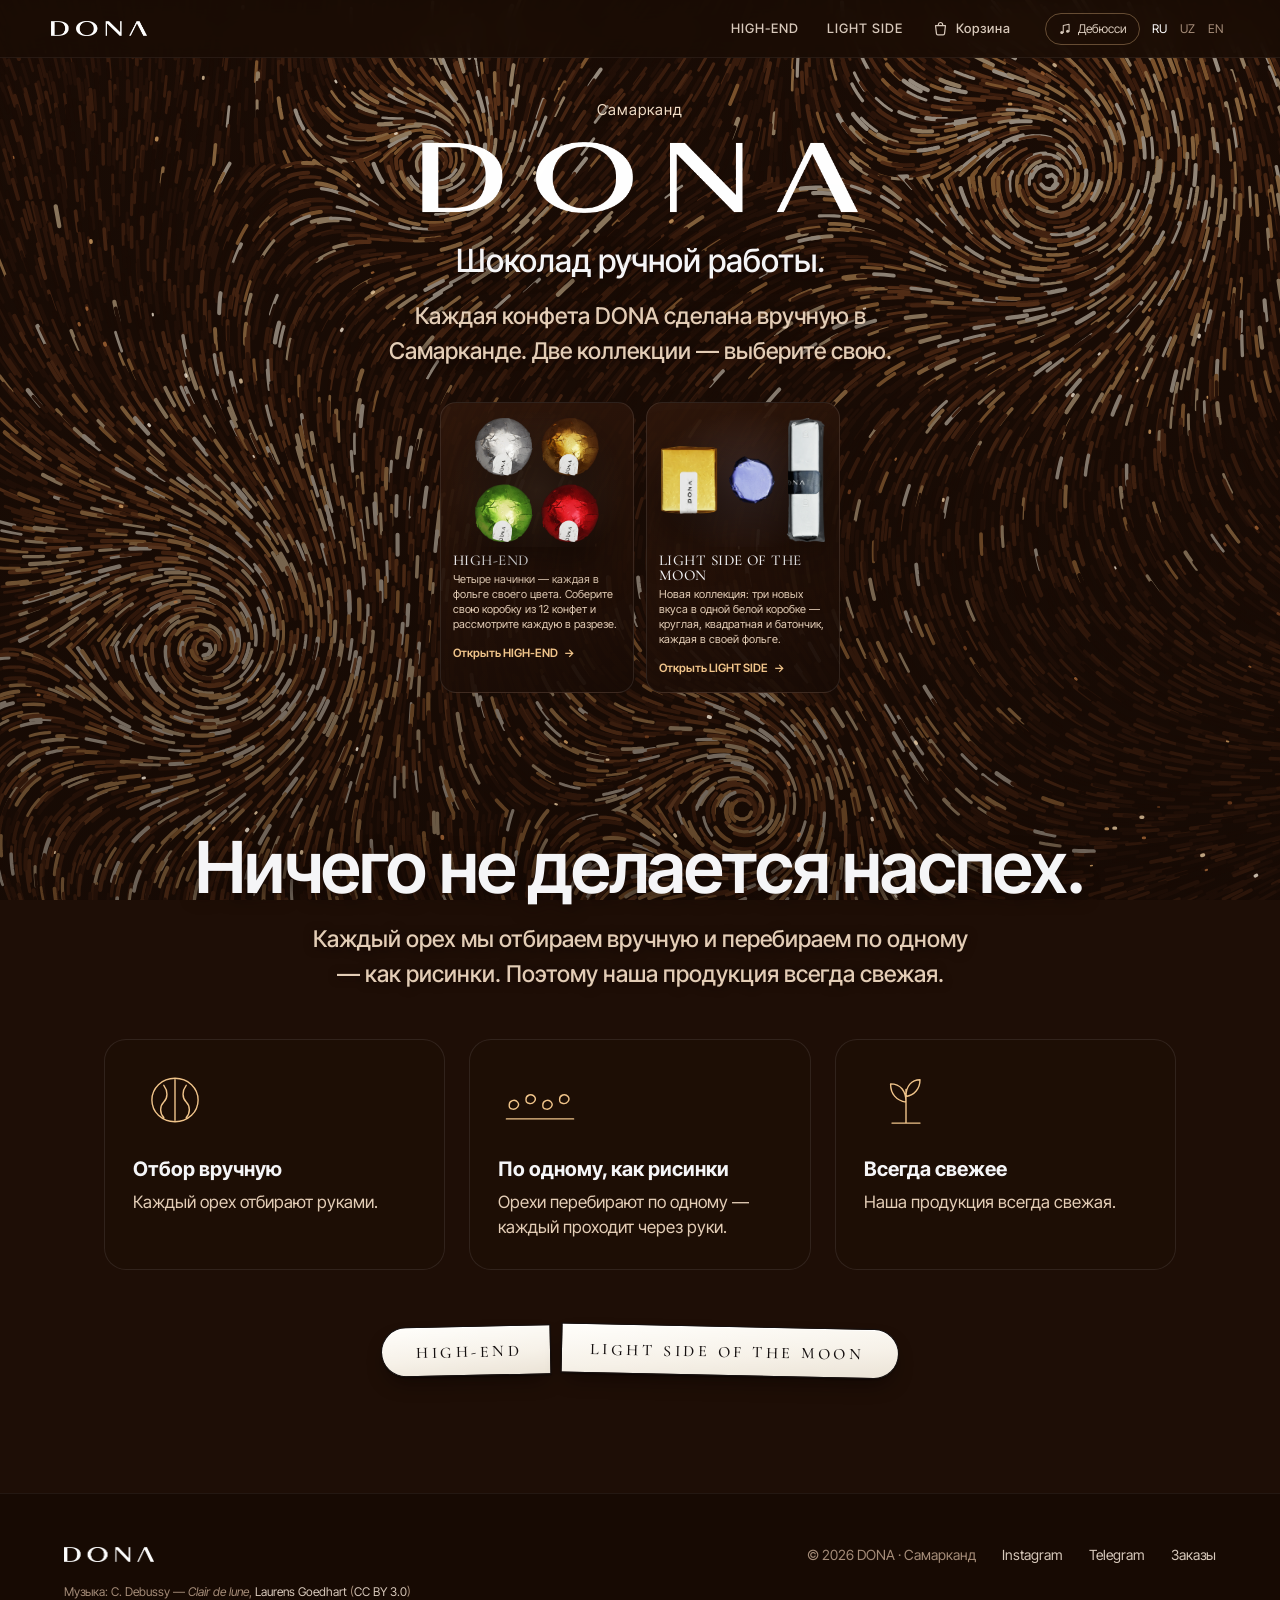
==== index.html @ 8b92810e "Home: collection cards half size again Co-Authored-By: Claude Opus 5.5 <noreply@anthropic.com> Claud" ====
<!DOCTYPE html>
<html lang="ru">
<head>
<meta charset="utf-8">
<meta name="viewport" content="width=device-width, initial-scale=1">
<title>DONA — шоколад ручной работы, Самарканд</title>
<meta name="description" content="DONA — шоколад ручной работы из Самарканда. Две коллекции: HIGH-END и LIGHT SIDE OF THE MOON.">
<meta name="theme-color" content="#1e0e06">
<link rel="icon" href="/assets/logo-oval.webp">
<link rel="preconnect" href="https://fonts.googleapis.com"><link rel="preconnect" href="https://fonts.gstatic.com" crossorigin>
<link href="https://fonts.googleapis.com/css2?family=Cormorant+Garamond:wght@400;500&family=Inter+Tight:wght@300;400;500;600;700&display=swap" rel="stylesheet">
<link rel="stylesheet" href="/css/site.css?v=11">
<link rel="preload" as="image" href="/media/he-box.webp?v=7">
</head>
<body data-page="home">
<main>
 <section class="hero">
  <p class="where" data-en="Samarkand" data-uz="Samarqand">Самарканд</p>
  <h1><img src="/assets/logo-word.webp" alt="DONA"></h1>
  <p class="tag" data-en="Handmade chocolate." data-uz="Qo‘lda tayyorlangan shokolad.">Шоколад ручной работы.</p>
  <p class="sub" style="margin-top:14px" data-en="Every DONA piece is made by hand in Samarkand. Two collections — choose yours." data-uz="DONA ning har bir konfeti Samarqandda qo‘lda tayyorlanadi. Ikki to‘plam — o‘zingiznikini tanlang.">Каждая конфета DONA сделана вручную в Самарканде. Две коллекции — выберите свою.</p>
 </section>

 <section class="wrap lines-sec" id="lines">
   <div class="lines">
    <a class="line he rv" href="/high-end">
     <div class="pic"><img src="/media/home-he.webp?v=10" width="1420" height="1419" alt="Четыре конфеты HIGH-END в фольге: серебряная, золотая, зелёная и красная" data-en-alt="Four HIGH-END candies in silver, gold, green and red foil"></div>
     <div class="txt">
      <h3>HIGH-END</h3>
      <p data-en="Four fillings, each in its own colour of foil. Build your own box of 12 and see every candy cut in 3D." data-uz="To‘rtta ichlik, har biri o‘z rangli folgasida. 12 talik qutingizni yig‘ing va har bir konfetni kesimda ko‘ring.">Четыре начинки — каждая в фольге своего цвета. Соберите свою коробку из 12 конфет и рассмотрите каждую в разрезе.</p>
      <span class="go" data-en="Open HIGH-END" data-uz="HIGH-END ni ochish">Открыть HIGH-END</span>
     </div>
    </a>
    <a class="line lsm rv" href="/light-side">
     <div class="pic"><img src="/media/home-ls.webp?v=10" width="1513" height="1150" alt="Три конфеты LIGHT SIDE OF THE MOON: золотая квадратная, фиолетовая круглая и серебряный батончик" data-en-alt="Three LIGHT SIDE OF THE MOON candies"></div>
     <div class="txt">
      <h3>LIGHT SIDE OF THE MOON</h3>
      <p data-en="The new collection: three new flavours in one white box — round, square and a bar, each in its own foil." data-uz="Yangi to‘plam: bitta oq qutida uchta yangi ta’m — dumaloq, kvadrat va batoncha, har biri o‘z folgasida.">Новая коллекция: три новых вкуса в одной белой коробке — круглая, квадратная и батончик, каждая в своей фольге.</p>
      <span class="go" data-en="Open LIGHT SIDE" data-uz="LIGHT SIDE ni ochish">Открыть LIGHT SIDE</span>
     </div>
    </a>
   </div>
 </section>

 <section class="pad">
  <div class="wrap center">
   <h2 class="big rv" data-en="Nothing is rushed." data-uz="Hech narsa shoshilmay qilinadi.">Ничего не делается наспех.</h2>
   <p class="sub rv" data-en="Every nut is selected by hand and sorted one by one — like grains of rice. That is why our chocolates are always fresh." data-uz="Har bir yong‘oq qo‘lda tanlanadi va birma-bir — guruch donalaridek saralanadi. Shuning uchun mahsulotimiz doim yangi.">Каждый орех мы отбираем вручную и перебираем по одному — как рисинки. Поэтому наша продукция всегда свежая.</p>
   <div class="trio" style="text-align:left">
    <div class="tc rv"><svg viewBox="0 0 120 90" aria-hidden="true"><path d="M60 14c-19 0-33 14-33 31s14 31 33 31 33-14 33-31S79 14 60 14zM60 16v58M44 24c6 8 6 18 0 24s-6 16 0 22M76 24c-6 8-6 18 0 24s6 16 0 22"/></svg>
     <h3 data-en="Selected by hand" data-uz="Qo‘lda tanlanadi">Отбор вручную</h3><p data-en="Every nut is chosen by hand." data-uz="Har bir yong‘oq qo‘lda tanlanadi.">Каждый орех отбирают руками.</p></div>
    <div class="tc rv"><svg viewBox="0 0 120 90" aria-hidden="true"><path d="M16 52c0-6 8-9 12-4s-2 11-7 10-5-3-5-6zM40 44c0-6 8-9 12-4s-2 11-7 10-5-3-5-6zM64 52c0-6 8-9 12-4s-2 11-7 10-5-3-5-6zM88 44c0-6 8-9 12-4s-2 11-7 10-5-3-5-6zM12 72h96"/></svg>
     <h3 data-en="One by one, like rice" data-uz="Birma-bir, guruchdek">По одному, как рисинки</h3><p data-en="Nuts are sorted one at a time, each through someone’s hands." data-uz="Yong‘oqlar birma-bir saralanadi — har biri qo‘ldan o‘tadi.">Орехи перебирают по одному — каждый проходит через руки.</p></div>
    <div class="tc rv"><svg viewBox="0 0 120 90" aria-hidden="true"><path d="M60 78V30M60 48c-14-2-22-12-22-26 14 0 22 10 22 26zM60 40c12-2 20-11 20-24-12 0-20 9-20 24zM40 78h40"/></svg>
     <h3 data-en="Always fresh" data-uz="Doim yangi">Всегда свежее</h3><p data-en="Our chocolates are always fresh." data-uz="Mahsulotimiz doim yangi.">Наша продукция всегда свежая.</p></div>
   </div>
   <div class="row-acts" style="justify-content:center;margin-top:56px">
    <a class="stk" href="/high-end">HIGH-END</a>
    <a class="stk r" href="/light-side">LIGHT SIDE OF THE MOON</a>
   </div>
  </div>
 </section>
</main>
<script src="/js/site.js?v=9"></script>
</body>
</html>
---- css/site.css ----
/* DONA — shared styles for every page */
[hidden]{display:none!important}
:root{color-scheme:dark;--bg:#1e0e06;--ink:#f5f5f7;--mute:#a58c78;--soft:#e3cdb6;--cream:#f0dcc6;--gold:#f0c48a;--card:rgba(30,14,6,.86);--line:rgba(255,255,255,.09);--serif:"Cormorant Garamond",Georgia,serif}
*{box-sizing:border-box;min-width:0}
html{scroll-behavior:smooth;scroll-padding-top:64px;overflow-x:clip}
body{margin:0;background:var(--bg);color:var(--ink);font:17px/1.5 "Inter Tight",system-ui,-apple-system,sans-serif;overflow-x:clip;-webkit-font-smoothing:antialiased}
a{color:inherit}img,video{display:block;max-width:100%}button{font:inherit;color:inherit}
:focus-visible{outline:2px solid var(--gold);outline-offset:3px}
#paint{position:fixed;inset:0;width:100%;height:100%;z-index:0;pointer-events:none}
main,footer{position:relative;z-index:1}
main{min-height:calc(100svh - 120px)}

/* ---------- top navigation ---------- */
nav.top{position:fixed;top:0;left:0;right:0;z-index:30;height:58px;display:flex;align-items:center;gap:22px;padding:0 max(4vw,16px);background:rgba(26,12,5,.92);backdrop-filter:saturate(1.4) blur(12px);-webkit-backdrop-filter:saturate(1.4) blur(12px);border-bottom:1px solid rgba(255,255,255,.06);font-size:13px}
nav.top .home{margin-right:auto;display:flex;align-items:center;min-height:44px}
nav.top .home img{width:96px}
nav.top .pg{display:flex;gap:4px;align-items:center}
nav.top .pg a{text-decoration:none;color:#d8c9bb;padding:8px 12px;border-radius:999px;letter-spacing:.08em;font-weight:500;transition:background .2s,color .2s;white-space:nowrap}
nav.top .pg a:hover{color:#fff;background:rgba(255,255,255,.06)}
nav.top .pg a[aria-current=page]{color:#1a0c06;background:var(--cream)}
nav.top .cart{position:relative;display:inline-flex;align-items:center;gap:7px}
nav.top .cart svg{width:17px;height:17px}
.badge{min-width:19px;height:19px;padding:0 5px;border-radius:10px;background:var(--gold);color:#1a0c06;font-size:11px;font-weight:700;display:inline-grid;place-items:center;transition:transform .25s}
.badge:empty,.badge[data-n="0"]{display:none}
.badge.bump{transform:scale(1.35)}
.tools{display:flex;gap:6px;align-items:center}
.lang{display:flex;gap:1px}
.lang button{background:none;border:0;color:var(--mute);font-size:12px;padding:8px 6px;min-height:36px;cursor:pointer;border-radius:8px}
.lang button[aria-pressed=true]{color:#fff}
.mus{display:inline-flex;align-items:center;gap:6px;border:1px solid rgba(240,196,138,.35);background:none;color:#d8c9bb;border-radius:999px;padding:6px 12px;min-height:32px;cursor:pointer;font-size:12px}
.mus svg{width:14px;height:14px}.mus[aria-pressed=true]{background:rgba(240,196,138,.16);color:#fff}
.mcart{display:none;position:relative;width:40px;height:40px;place-items:center;color:#d8c9bb}.mcart svg{width:20px;height:20px}.mcart .badge{position:absolute;top:2px;right:0}
.burger{display:none;background:none;border:0;width:40px;height:40px;cursor:pointer;border-radius:10px}
.burger svg{width:22px;height:22px}
@media(max-width:860px){
 nav.top{gap:10px}
 .mus span{display:none}
 nav.top .pg{position:fixed;top:58px;left:0;right:0;flex-direction:column;align-items:stretch;gap:2px;padding:10px 16px 18px;background:rgba(26,12,5,.98);border-bottom:1px solid rgba(255,255,255,.06);transform:translateY(-8px);opacity:0;pointer-events:none;transition:.25s}
 nav.top .pg a{padding:14px 16px;font-size:15px}
 nav.top.open .pg{transform:none;opacity:1;pointer-events:auto}
 .burger,.mcart{display:grid;place-items:center}
}

/* ---------- buttons ---------- */
.btn{display:inline-flex;align-items:center;justify-content:center;gap:8px;background:#f5f5f7;color:#000;text-decoration:none;border:0;border-radius:980px;padding:12px 24px;min-height:46px;font-weight:500;font-size:16px;cursor:pointer;transition:transform .2s,background .2s,opacity .2s}
.btn:hover{background:#fff;transform:scale(1.03)}
.btn.ghost{background:rgba(70,36,18,.8);color:#f5f5f7}.btn.ghost:hover{background:rgba(95,50,26,.95)}
.btn.gold{background:linear-gradient(100deg,#c9773d,#f3c08e 45%,#ffe2bd 55%,#c9773d);color:#1a0c06}
.btn:disabled{opacity:.35;cursor:default;transform:none}
.stk{position:relative;display:inline-flex;align-items:center;justify-content:center;min-height:50px;padding:14px 28px 13px 34px;background:linear-gradient(176deg,#fffefb 0%,#f6f1e8 60%,#ebe3d6 100%);color:#151010;text-decoration:none;font:500 16px/1 var(--serif);letter-spacing:.22em;text-transform:uppercase;border:1.3px solid #151010;border-radius:999px 5px 5px 999px;box-shadow:inset 0 1px 0 #fff,0 1px 1px rgba(10,4,1,.5),0 10px 20px -8px rgba(10,4,1,.7);transform:rotate(-1.2deg);transition:transform .3s,box-shadow .3s;white-space:nowrap}
.stk.r{border-radius:5px 999px 999px 5px;padding:14px 34px 13px 28px;transform:rotate(1.2deg)}
.stk:hover,.stk:focus-visible{transform:rotate(-2.4deg) translateY(-2px)}
.stk.r:hover,.stk.r:focus-visible{transform:rotate(2.2deg) translateY(-2px)}
@media(max-width:600px){.stk{font-size:13px;letter-spacing:.16em;padding:12px 18px 11px 24px}.stk.r{padding:12px 24px 11px 18px}}

/* ---------- type ---------- */
.big{font-size:clamp(36px,5.6vw,72px);line-height:1.04;letter-spacing:-.025em;font-weight:600;margin:0;text-wrap:balance;text-shadow:0 2px 18px rgba(22,10,4,.9)}
.serif{font-family:var(--serif);font-weight:500;letter-spacing:0}
.sub{color:var(--soft);font-size:clamp(18px,1.9vw,23px);font-weight:500;margin:18px 0 0;max-width:660px;text-shadow:0 1px 10px rgba(22,10,4,.9)}
.kicker{color:var(--gold);font-size:14px;font-weight:600;letter-spacing:.06em;text-transform:uppercase;margin:0 0 12px;text-shadow:0 1px 8px #1a0b04}
.center{text-align:center}.center .sub{margin-left:auto;margin-right:auto}
.wrap{max-width:1200px;margin:0 auto;padding:0 max(5vw,18px)}
section{position:relative}
.pad{padding:clamp(80px,13vh,150px) 0}

/* ---------- hero (home) ---------- */
.hero{min-height:100svh;display:flex;flex-direction:column;align-items:center;justify-content:center;text-align:center;padding:96px 18px 5vh}
.hero .where{color:var(--cream);text-shadow:0 1px 8px #1a0b04;font-size:15px;margin:0 0 20px;letter-spacing:.06em}
.hero h1{margin:0;line-height:0}.hero h1 img{width:clamp(220px,34vw,440px)}
.hero .tag{font-size:clamp(22px,3vw,32px);font-weight:500;margin:24px 0 0;text-shadow:0 2px 18px rgba(22,10,4,.9)}
.four{display:grid;grid-template-columns:repeat(4,minmax(0,1fr));gap:clamp(6px,2vw,32px);width:min(1180px,100%);margin-top:clamp(26px,6vh,70px)}
.four figure{margin:0;display:flex;flex-direction:column;align-items:center}
.four figcaption{font:500 clamp(14px,1.6vw,21px)/1.15 var(--serif);color:var(--cream);text-shadow:0 1px 8px #1a0b04;margin-top:-2px}
.spin{position:relative;width:100%;aspect-ratio:4/3}
.spin video,.spin img{position:absolute;inset:0;width:100%;height:100%;object-fit:contain}
.spin img{transition:opacity .6s}
.spin.playing img{opacity:0}
.spin.mp4 video{-webkit-mask-image:radial-gradient(closest-side,#000 74%,transparent 100%);mask-image:radial-gradient(closest-side,#000 74%,transparent 100%)}
@media(max-width:640px){.four{grid-template-columns:repeat(2,minmax(0,1fr));row-gap:18px}}
.scrollhint{margin-top:5vh;color:var(--mute);font-size:13px;letter-spacing:.1em;text-transform:uppercase}

/* ---------- two collections (home) ---------- */
.lines{display:grid;grid-template-columns:1fr 1fr;gap:clamp(16px,3vw,36px);margin-top:56px}
.line{position:relative;display:flex;flex-direction:column;border-radius:28px;overflow:hidden;background:linear-gradient(160deg,rgba(48,24,12,.92),rgba(24,11,5,.92));border:1px solid var(--line);text-decoration:none;transition:transform .4s cubic-bezier(.22,1,.36,1),border-color .3s,box-shadow .4s}
.line:hover{transform:translateY(-6px);border-color:rgba(240,196,138,.35);box-shadow:0 30px 60px -30px rgba(0,0,0,.8)}
.line .pic{aspect-ratio:4/3;display:grid;place-items:center;padding:24px 24px 0;background:radial-gradient(ellipse at 50% 60%,rgba(255,220,180,.10),transparent 65%)}
.line.lsm .pic{background:radial-gradient(ellipse at 50% 55%,rgba(220,215,255,.12),transparent 65%)}
.line .pic img{max-height:100%;object-fit:contain;filter:drop-shadow(0 24px 24px rgba(0,0,0,.55))}
.line .txt{padding:22px clamp(20px,3vw,36px) 32px}
.line h3{font:500 clamp(30px,3.4vw,44px)/1 var(--serif);margin:0;letter-spacing:.04em}
.line p{color:var(--soft);margin:12px 0 22px;font-size:17px;max-width:460px}
.line .go{display:inline-flex;align-items:center;gap:10px;font-weight:600;color:var(--gold)}
.line .go::after{content:"→";transition:transform .3s}.line:hover .go::after{transform:translateX(6px)}
.mini4{display:grid;grid-template-columns:repeat(2,1fr);gap:4px;width:100%;height:100%}
.mini4 img{width:100%;height:100%;object-fit:contain}
@media(max-width:760px){.lines{grid-template-columns:1fr}}

/* ---------- craft ---------- */
.trio{display:grid;grid-template-columns:repeat(3,1fr);gap:24px;margin-top:48px}
.tc{background:var(--card);border:1px solid var(--line);border-radius:22px;padding:28px}
.tc svg{width:84px;height:64px;stroke:var(--gold);fill:none;stroke-width:2;stroke-linecap:round;stroke-linejoin:round}
.tc h3{margin:14px 0 6px;font-size:20px}.tc p{margin:0;color:var(--soft)}
@media(max-width:760px){.trio{grid-template-columns:1fr}}

/* ---------- HIGH-END page ---------- */
.phead{padding:140px 0 40px}
.candy{display:grid;grid-template-columns:minmax(0,.9fr) minmax(0,1.1fr);gap:clamp(20px,4vw,56px);align-items:center;padding:clamp(56px,9vh,110px) 0;border-top:1px solid rgba(255,255,255,.05)}
.candy:nth-child(even) .ctext{order:2}
.candy .name{font:500 clamp(46px,6vw,84px)/1 var(--serif);margin:0;text-wrap:balance}
.candy .desc{font-size:clamp(19px,2vw,24px);line-height:1.35;font-weight:500;margin:20px 0 0;color:#f1e4d6;max-width:520px}
.candy .acts{display:flex;gap:10px;flex-wrap:wrap;margin-top:26px}
.views{display:grid;grid-template-rows:auto auto;gap:14px}
.vtabs{display:flex;gap:4px;background:rgba(30,14,6,.85);border-radius:999px;padding:4px;width:max-content;margin:0 auto}
.vtabs button{border:0;background:none;padding:8px 18px;min-height:38px;border-radius:999px;cursor:pointer;color:#d8c9bb;font-size:14px}
.vtabs button[aria-pressed=true]{background:#f5f5f7;color:#000}
.vstage{position:relative;aspect-ratio:4/3;border-radius:28px;overflow:hidden;background:radial-gradient(ellipse at 50% 55%,rgba(70,36,18,.55),rgba(20,9,4,.0) 70%)}
.vstage>.spin,.vstage>.cut3d{position:absolute;inset:0;transition:opacity .5s}
.vstage .hide{opacity:0;pointer-events:none}
.cut3d canvas{width:100%;height:100%;display:block;touch-action:none;cursor:grab}
.cut3d canvas:active{cursor:grabbing}
.cut3d .ld{position:absolute;inset:0;display:grid;place-items:center;color:var(--soft);font-size:14px;pointer-events:none;transition:opacity .4s}
.cut3d .ld b{display:block;width:140px;height:3px;border-radius:2px;background:rgba(255,255,255,.12);margin:10px auto 0;overflow:hidden}
.cut3d .ld b i{display:block;height:100%;width:0;background:var(--gold);transition:width .2s}
.cut3d .hint{position:absolute;left:50%;bottom:14px;transform:translateX(-50%);font-size:12px;color:var(--mute);white-space:nowrap;background:rgba(20,9,4,.7);padding:6px 12px;border-radius:999px;pointer-events:none}
.cut3d .zoom{position:absolute;right:14px;top:14px;display:flex;flex-direction:column;gap:6px}
.cut3d .zoom button{width:38px;height:38px;border-radius:50%;border:1px solid var(--line);background:rgba(20,9,4,.75);cursor:pointer;font-size:18px;line-height:1}
@media(max-width:860px){.candy{grid-template-columns:1fr}.candy:nth-child(even) .ctext{order:0}}

/* story / travel */
.duo{display:grid;grid-template-columns:1fr 1fr;gap:clamp(24px,5vw,72px);align-items:center}
.duo .vis{aspect-ratio:1;border-radius:28px;background:radial-gradient(ellipse at 50% 50%,rgba(70,36,18,.6),transparent 70%);display:grid;place-items:center;position:relative}
@media(max-width:860px){.duo{grid-template-columns:1fr}}
.magnet{position:relative;width:64%;aspect-ratio:1}
.magnet img{position:absolute;inset:12%;width:76%;height:76%;object-fit:contain;filter:drop-shadow(0 18px 18px rgba(0,0,0,.6));animation:hover 3.2s ease-in-out infinite}
.magnet i{position:absolute;inset:0;border-radius:50%;border:1.5px solid rgba(240,196,138,.5);animation:pulse 3.2s ease-out infinite}
.magnet i:nth-child(2){animation-delay:1.06s}.magnet i:nth-child(3){animation-delay:2.13s}
@keyframes pulse{0%{transform:scale(.55);opacity:.9}100%{transform:scale(1.15);opacity:0}}
@keyframes hover{0%,100%{transform:translateY(-3%)}50%{transform:translateY(3%)}}
.shake{width:78%;animation:shake 2.6s ease-in-out infinite}
@keyframes shake{0%,40%,100%{transform:none}44%{transform:translate(-3%,1%) rotate(-3deg)}48%{transform:translate(3%,-1%) rotate(3deg)}52%{transform:translate(-2%,1%) rotate(-2deg)}56%{transform:translate(2%,0) rotate(1.5deg)}60%{transform:none}}

/* box builder */
.bwrap{display:grid;grid-template-columns:minmax(0,1.15fr) minmax(0,.85fr);gap:clamp(24px,4vw,56px);align-items:start;margin-top:48px}
@media(max-width:900px){.bwrap{grid-template-columns:1fr}}
.seg{display:flex;gap:4px;background:rgba(30,14,6,.85);border-radius:980px;padding:4px;width:max-content;margin-bottom:18px;flex-wrap:wrap}
.seg button{border:0;background:none;padding:8px 16px;min-height:36px;border-radius:980px;cursor:pointer;color:#d2d2d7;font-size:14px;display:inline-flex;gap:8px;align-items:center}
.seg button i{width:12px;height:12px;border-radius:50%;background:var(--sw);box-shadow:inset 0 0 0 1px rgba(255,255,255,.4)}
.seg button[aria-pressed=true]{background:#f5f5f7;color:#000}
.hbox{position:relative;border-radius:14px;padding:4.5%;background:#1c1d20;box-shadow:inset 0 0 0 2px rgba(0,0,0,.6),0 40px 60px -30px rgba(0,0,0,.8);background-image:repeating-linear-gradient(8deg,rgba(255,255,255,.025) 0 3px,transparent 3px 7px)}
.hbox.white{background-color:#f1ece4}.hbox.red{background-color:#c93a27}
.hbox .grid{display:grid;grid-template-columns:repeat(4,1fr);gap:3.2%}
.slot{position:relative;aspect-ratio:1;border:0;padding:0;border-radius:50%;background:radial-gradient(circle at 50% 50%,rgba(0,0,0,.45) 0 58%,rgba(0,0,0,.2) 70%,transparent 72%);cursor:default}
.hbox.white .slot{background:radial-gradient(circle at 50% 50%,rgba(90,70,50,.22) 0 58%,rgba(90,70,50,.1) 70%,transparent 72%)}
.slot img{position:absolute;inset:-6%;width:112%;height:112%;object-fit:contain;filter:drop-shadow(0 6px 6px rgba(0,0,0,.5))}
.slot.full{cursor:pointer}.slot.full:hover img{filter:drop-shadow(0 6px 6px rgba(0,0,0,.5)) brightness(1.1)}
.slot .num{position:absolute;inset:0;display:grid;place-items:center;color:rgba(255,255,255,.25);font-size:13px}
.hbox.white .slot .num{color:rgba(60,40,20,.3)}
.boxlid{display:flex;align-items:center;justify-content:space-between;gap:16px;border-radius:10px;padding:16px 22px;margin-bottom:12px;background:#1c1d20;box-shadow:inset 0 0 0 2px rgba(0,0,0,.5)}
.boxlid.white{background:#f1ece4}.boxlid.red{background:#c93a27}
.boxlid .lm{width:min(140px,32%);aspect-ratio:1442/237;background:linear-gradient(100deg,#8e4a22,#d9915a 35%,#ffd9a8 50%,#c9773d 65%,#8e4a22);-webkit-mask:url(../assets/logo-word.webp) center/contain no-repeat;mask:url(../assets/logo-word.webp) center/contain no-repeat}
.boxlid.red .lm{background:#fff4ea}
.boxlid p{margin:0;font-size:10.5px;letter-spacing:.1em;line-height:1.5;text-align:right;color:#d9a46c}
.boxlid.white p{color:#9a5a2c}.boxlid.red p{color:#fff4ea}
.count{margin:16px 0 0;color:var(--soft);font-size:15px;text-align:center}
.count b{color:#fff}
.flav{display:grid;grid-template-columns:repeat(2,minmax(0,1fr));gap:12px}
.fl{position:relative;display:grid;justify-items:center;text-align:center;gap:6px;background:var(--card);border:1px solid var(--line);border-radius:20px;padding:14px 10px 14px;cursor:pointer;transition:background .2s,border-color .2s,transform .15s}
.fl:hover{background:rgba(48,24,12,.9);border-color:color-mix(in srgb,var(--c) 60%,#232326)}
.fl:active{transform:scale(.97)}
.fl img{width:62%;aspect-ratio:1;object-fit:contain;filter:drop-shadow(0 8px 8px rgba(0,0,0,.5))}
.fl b{font:500 20px/1.1 var(--serif)}
.fl .n{position:absolute;top:10px;right:10px;min-width:26px;height:26px;border-radius:13px;background:var(--c);color:#000;font-size:13px;font-weight:600;display:grid;place-items:center;padding:0 7px;opacity:0;transform:scale(.6);transition:.25s}
.fl .n.on{opacity:1;transform:none}
.field{margin-top:16px}
.field label{display:block;font-size:13px;color:var(--mute);margin-bottom:6px}
.field input,.field textarea{width:100%;background:rgba(20,9,4,.8);border:1px solid rgba(255,255,255,.12);border-radius:14px;padding:13px 16px;color:#fff;font:inherit;font-size:16px}
.field textarea{min-height:90px;resize:vertical}
.field input:focus,.field textarea:focus{outline:none;border-color:var(--gold)}
.row-acts{display:flex;flex-wrap:wrap;gap:10px;margin-top:20px}

/* ---------- LIGHT SIDE page ---------- */
.lsbox{position:relative;margin-top:48px;perspective:1600px}
.lsbox .lid{position:relative;border-radius:18px 18px 4px 4px;background:linear-gradient(180deg,#f7f5f1,#ebe8e2);padding:5% 6%;display:flex;flex-direction:column;align-items:center;justify-content:center;gap:10px;aspect-ratio:1920/520;transform-origin:50% 100%;transform:rotateX(18deg);box-shadow:inset 0 -18px 30px -20px rgba(0,0,0,.25)}
.lsbox .lid img{width:min(240px,32%)}
.lsbox .lid p{margin:0;color:#2a1a10;font-size:clamp(9px,1.1vw,13px);letter-spacing:.32em;text-align:center;line-height:1.7}
.lsbox .tray{position:relative;border-radius:4px 4px 18px 18px;overflow:hidden;box-shadow:0 50px 80px -40px rgba(0,0,0,.9)}
.lsbox .tray img{width:100%;height:auto}
.lsbox .flap{position:absolute;top:50%;font:600 11px/1 "Inter Tight";letter-spacing:.3em;color:#2a1a10;writing-mode:vertical-rl}
.lsrow{display:grid;grid-template-columns:repeat(3,1fr);gap:clamp(14px,2.5vw,30px);margin-top:56px}
.lsc{background:var(--card);border:1px solid var(--line);border-radius:26px;padding:20px 20px 26px;text-align:center;display:flex;flex-direction:column}
.lsc .pic{position:relative;aspect-ratio:1;display:grid;place-items:center}
.lsc .pic img{position:absolute;inset:6%;width:88%;height:88%;object-fit:contain;transition:opacity .6s,transform .6s;filter:drop-shadow(0 18px 18px rgba(0,0,0,.55))}
.lsc .pic img.side{opacity:0;transform:scale(.94)}
.lsc:hover .pic img.side,.lsc.flip .pic img.side{opacity:1;transform:none}
.lsc:hover .pic img.top,.lsc.flip .pic img.top{opacity:0;transform:scale(.94)}
.lsc h3{font:500 32px/1.05 var(--serif);margin:6px 0 4px}
.lsc p{margin:0;color:var(--soft)}
.lsc .sw{display:inline-flex;align-items:center;gap:8px;margin-top:10px;font-size:13px;color:var(--mute)}
.lsc .sw i{width:12px;height:12px;border-radius:50%;background:var(--c)}
@media(max-width:820px){.lsrow{grid-template-columns:1fr}}
.qty{display:inline-flex;align-items:center;gap:4px;background:rgba(30,14,6,.85);border-radius:999px;padding:4px}
.qty button{width:40px;height:40px;border-radius:50%;border:0;background:rgba(255,255,255,.06);cursor:pointer;font-size:20px}
.qty span{min-width:36px;text-align:center;font-weight:600}
.buy{display:flex;flex-wrap:wrap;align-items:center;justify-content:center;gap:14px;margin-top:40px}

/* ---------- cart ---------- */
.cartgrid{display:grid;grid-template-columns:minmax(0,1.2fr) minmax(0,.8fr);gap:clamp(20px,4vw,48px);align-items:start;margin-top:40px}
@media(max-width:900px){.cartgrid{grid-template-columns:1fr}}
.citem{display:grid;grid-template-columns:120px minmax(0,1fr) auto;gap:18px;align-items:center;background:var(--card);border:1px solid var(--line);border-radius:22px;padding:16px;margin-bottom:14px}
.citem .th{aspect-ratio:1;border-radius:14px;overflow:hidden;display:grid;place-items:center;background:rgba(255,255,255,.04)}
.citem .th img{width:100%;height:100%;object-fit:cover}
.citem .th .g{display:grid;grid-template-columns:repeat(4,1fr);gap:2px;padding:8px;width:100%}
.citem .th .g img{aspect-ratio:1;object-fit:contain}
.citem h3{margin:0;font:500 26px/1.1 var(--serif)}
.citem p{margin:4px 0 0;color:var(--soft);font-size:14px}
.citem .x{background:none;border:0;color:var(--mute);cursor:pointer;font-size:13px;text-decoration:underline;margin-top:8px;padding:0}
@media(max-width:560px){.citem{grid-template-columns:84px minmax(0,1fr)}.citem .qty{grid-column:1/-1;justify-self:start}}
.panel{background:var(--card);border:1px solid var(--line);border-radius:24px;padding:24px;position:sticky;top:80px}
.panel h3{margin:0 0 4px;font-size:21px}
.empty{text-align:center;padding:60px 20px;background:var(--card);border:1px solid var(--line);border-radius:24px}
.empty p{color:var(--soft)}
.done{display:none;text-align:center;background:var(--card);border:1px solid rgba(240,196,138,.3);border-radius:24px;padding:40px 24px}
.done.on{display:block}
.done .oid{font:500 40px/1 var(--serif);color:var(--gold);margin:12px 0}
.note{font-size:13px;color:var(--mute);margin-top:12px}

/* toast */
.toast{position:fixed;left:50%;bottom:24px;transform:translate(-50%,30px);z-index:50;background:#f5f5f7;color:#000;border-radius:999px;padding:12px 18px 12px 22px;display:flex;gap:14px;align-items:center;font-weight:500;opacity:0;pointer-events:none;transition:.35s cubic-bezier(.22,1,.36,1);box-shadow:0 20px 40px -10px rgba(0,0,0,.6)}
.toast.on{opacity:1;transform:translate(-50%,0);pointer-events:auto}
.toast a{color:#000;font-weight:700}

/* reveal on scroll */
.rv{opacity:0;transform:translateY(28px);transition:opacity .9s cubic-bezier(.22,1,.36,1),transform .9s cubic-bezier(.22,1,.36,1)}
.rv.in{opacity:1;transform:none}
@media(prefers-reduced-motion:reduce){.rv{opacity:1;transform:none;transition:none}*{animation:none!important}}

footer{padding:50px max(5vw,18px) 40px;display:flex;flex-wrap:wrap;gap:18px 26px;align-items:center;border-top:1px solid rgba(255,255,255,.06);background:rgba(20,9,4,.7);font-size:14px;color:var(--mute)}
footer img{width:90px;margin-right:auto}
footer a{color:#d8c9bb;text-decoration:none}footer a:hover{color:#fff}
footer .credit{flex-basis:100%;margin:0;font-size:12px}

/* ---------- v3: compact home, smaller candy photos, static cut, cart 3D box ---------- */
.hero{min-height:0;padding:clamp(84px,11vh,120px) 18px 6px}
.hero .sub{max-width:560px;margin-left:auto;margin-right:auto}
.lines-sec{padding-top:28px;padding-bottom:20px}
.lines-sec .lines{margin-top:0}
.line .pic{aspect-ratio:4/3;padding:14px 14px 0}
.line .pic img{width:100%;height:100%;max-height:none;object-fit:contain}
.line.lsm .pic img{border-radius:10px;filter:drop-shadow(0 18px 24px rgba(0,0,0,.5))}
.views{width:min(100%,240px);margin-inline:auto}
.cut3d img{position:absolute;inset:7% 5%;width:90%;height:86%;object-fit:contain;filter:drop-shadow(0 18px 20px rgba(0,0,0,.55))}
.lsc .pic{width:58%;margin:0 auto}
@media(max-width:820px){.lsc .pic{width:48%}.views{width:min(100%,200px)}}
.vstage{border-radius:20px}.vtabs button{padding:7px 14px;font-size:13px}
.citem.he{grid-template-columns:240px minmax(0,1fr) auto}
.citem .warn{color:#ff9f82}
.sc{position:relative;height:200px;perspective:820px;touch-action:none;cursor:grab;display:grid;place-items:center;border-radius:14px;background:radial-gradient(ellipse at 50% 60%,rgba(255,220,180,.07),transparent 70%)}
.sc:active{cursor:grabbing}
.cb{position:relative;width:180px;height:135px;transform-style:preserve-3d;transform:rotateX(48deg) rotateZ(-24deg)}
.cb .sh{position:absolute;inset:-12px;background:rgba(0,0,0,.55);filter:blur(14px);transform:translateZ(-2px)}
.cb .fl2{position:absolute;inset:0;background:var(--bg);display:grid;grid-template-columns:repeat(4,1fr);grid-template-rows:repeat(3,1fr);padding:3px;transform-style:preserve-3d}
.cb .fl2 img{width:112%;height:112%;margin:-6%;object-fit:contain;filter:drop-shadow(0 2px 2px rgba(0,0,0,.45))}
.cb .fl2 span{margin:12%;border-radius:50%;background:rgba(0,0,0,.28)}
.cb .wl{position:absolute;left:0;top:0;transform-origin:0 0;height:20px}
.cb .wl.bk{width:180px;transform:rotateX(90deg);background:var(--w1)}
.cb .wl.fr{width:180px;transform:translateY(135px) rotateX(90deg);background:var(--w3)}
.cb .wl.lf{width:135px;transform:rotateZ(90deg) rotateX(90deg);background:var(--w2)}
.cb .wl.rt{width:135px;transform:translateX(180px) rotateZ(90deg) rotateX(90deg);background:var(--w2)}
.hint3{position:absolute;left:0;right:0;bottom:0;margin:0;text-align:center;font-size:11px;color:var(--mute);pointer-events:none}
@media(max-width:700px){.citem.he{grid-template-columns:1fr}.citem.he .qty{justify-self:start}}
/* closed box in cart */
.cb .lidtop{position:absolute;inset:0;background:var(--bg);transform:translateZ(26px);display:flex;flex-direction:column;align-items:center;justify-content:center;gap:8px;box-shadow:inset 0 0 0 1px rgba(255,255,255,.08)}
.cb .lidtop .lm{width:58%;aspect-ratio:1442/237;background:linear-gradient(100deg,#8e4a22,#d9915a 35%,#ffd9a8 50%,#c9773d 65%,#8e4a22);-webkit-mask:url(../assets/logo-word.webp) center/contain no-repeat;mask:url(../assets/logo-word.webp) center/contain no-repeat}
.cb .lidtop.red .lm{background:#fff4ea}.cb .lidtop.white .lm{background:linear-gradient(100deg,#7a3c1a,#b66d3a 40%,#e0a46c 50%,#a85d2c 60%,#7a3c1a)}
.cb .lidtop p{margin:0;font-size:5.5px;letter-spacing:.18em;line-height:1.5;text-align:center;color:var(--ink)}
.cb .wl{height:26px}
.mvw{position:relative;height:220px;border-radius:14px;background:radial-gradient(ellipse at 50% 60%,rgba(255,220,180,.10),transparent 70%)}
.mvw model-viewer{width:100%;height:100%;--poster-color:transparent;background:transparent}
.hbox .grid,#minibox .grid{gap:clamp(6px,1.4vw,14px)}
.slot img{inset:-2%;width:104%;height:104%}
.line .pic{padding:18px 18px 10px}
.lsduo{display:grid;grid-template-columns:1fr 1fr;gap:clamp(16px,3vw,40px);align-items:center;margin-top:40px}
.lsduo figure{margin:0;text-align:center}
.lsduo figcaption{margin-top:12px;color:var(--soft);font-size:14px}
.turn{aspect-ratio:960/569;cursor:grab;touch-action:pan-y;user-select:none}
.turn:active{cursor:grabbing}
.turn img{width:100%;height:100%;object-fit:contain;filter:drop-shadow(0 30px 30px rgba(0,0,0,.55));pointer-events:none}
.lsduo .inside{width:100%;height:auto;border-radius:18px;box-shadow:0 30px 60px -30px rgba(0,0,0,.8)}
@media(max-width:820px){.lsduo{grid-template-columns:1fr}}
#mvbox{width:min(100%,720px);height:min(70vw,460px);margin:20px auto 0;display:block;background:transparent}
.lsturn{cursor:grab;touch-action:pan-y;user-select:none;display:grid;place-items:center}
.lsturn img{width:100%;height:auto;pointer-events:none;filter:drop-shadow(0 16px 18px rgba(0,0,0,.5))}
.flipb{margin-top:12px;min-height:40px;padding:8px 18px;font-size:14px}
#flow{position:fixed;inset:0;width:100%;height:100%;z-index:0;pointer-events:none}
.line .pic img{filter:drop-shadow(0 22px 22px rgba(0,0,0,.55))}.line.lsm .pic img{border-radius:0}.line .pic{padding:28px 28px 12px}
/* compact collection cards on home */
.lines-sec .lines{max-width:760px;margin-inline:auto;gap:20px}
.lines-sec .line{border-radius:22px}
.lines-sec .line .pic{aspect-ratio:4/3;padding:22px 26px 6px}
.lines-sec .line .txt{padding:14px 22px 22px}
.lines-sec .line h3{font-size:clamp(22px,2.2vw,28px)}
.lines-sec .line p{font-size:14.5px;margin:8px 0 14px}
.lines-sec .line .go{font-size:15px}
.lines-sec .line.he .pic{padding:30px 64px 10px}.lines-sec .line.lsm .pic{padding:30px 30px 10px}
/* home cards: half again */
.lines-sec .lines{max-width:400px;gap:12px}
.lines-sec .line{border-radius:16px}
.lines-sec .line .pic{padding:12px 14px 2px}
.lines-sec .line.he .pic{padding:14px 34px 4px}
.lines-sec .line.lsm .pic{padding:14px 14px 4px}
.lines-sec .line .txt{padding:6px 12px 12px}
.lines-sec .line h3{font-size:15px;letter-spacing:.03em}
.lines-sec .line p{font-size:11px;line-height:1.35;margin:4px 0 8px}
.lines-sec .line .go{font-size:11.5px;gap:6px}
@media(max-width:760px){.lines-sec .lines{grid-template-columns:1fr 1fr;max-width:400px}}
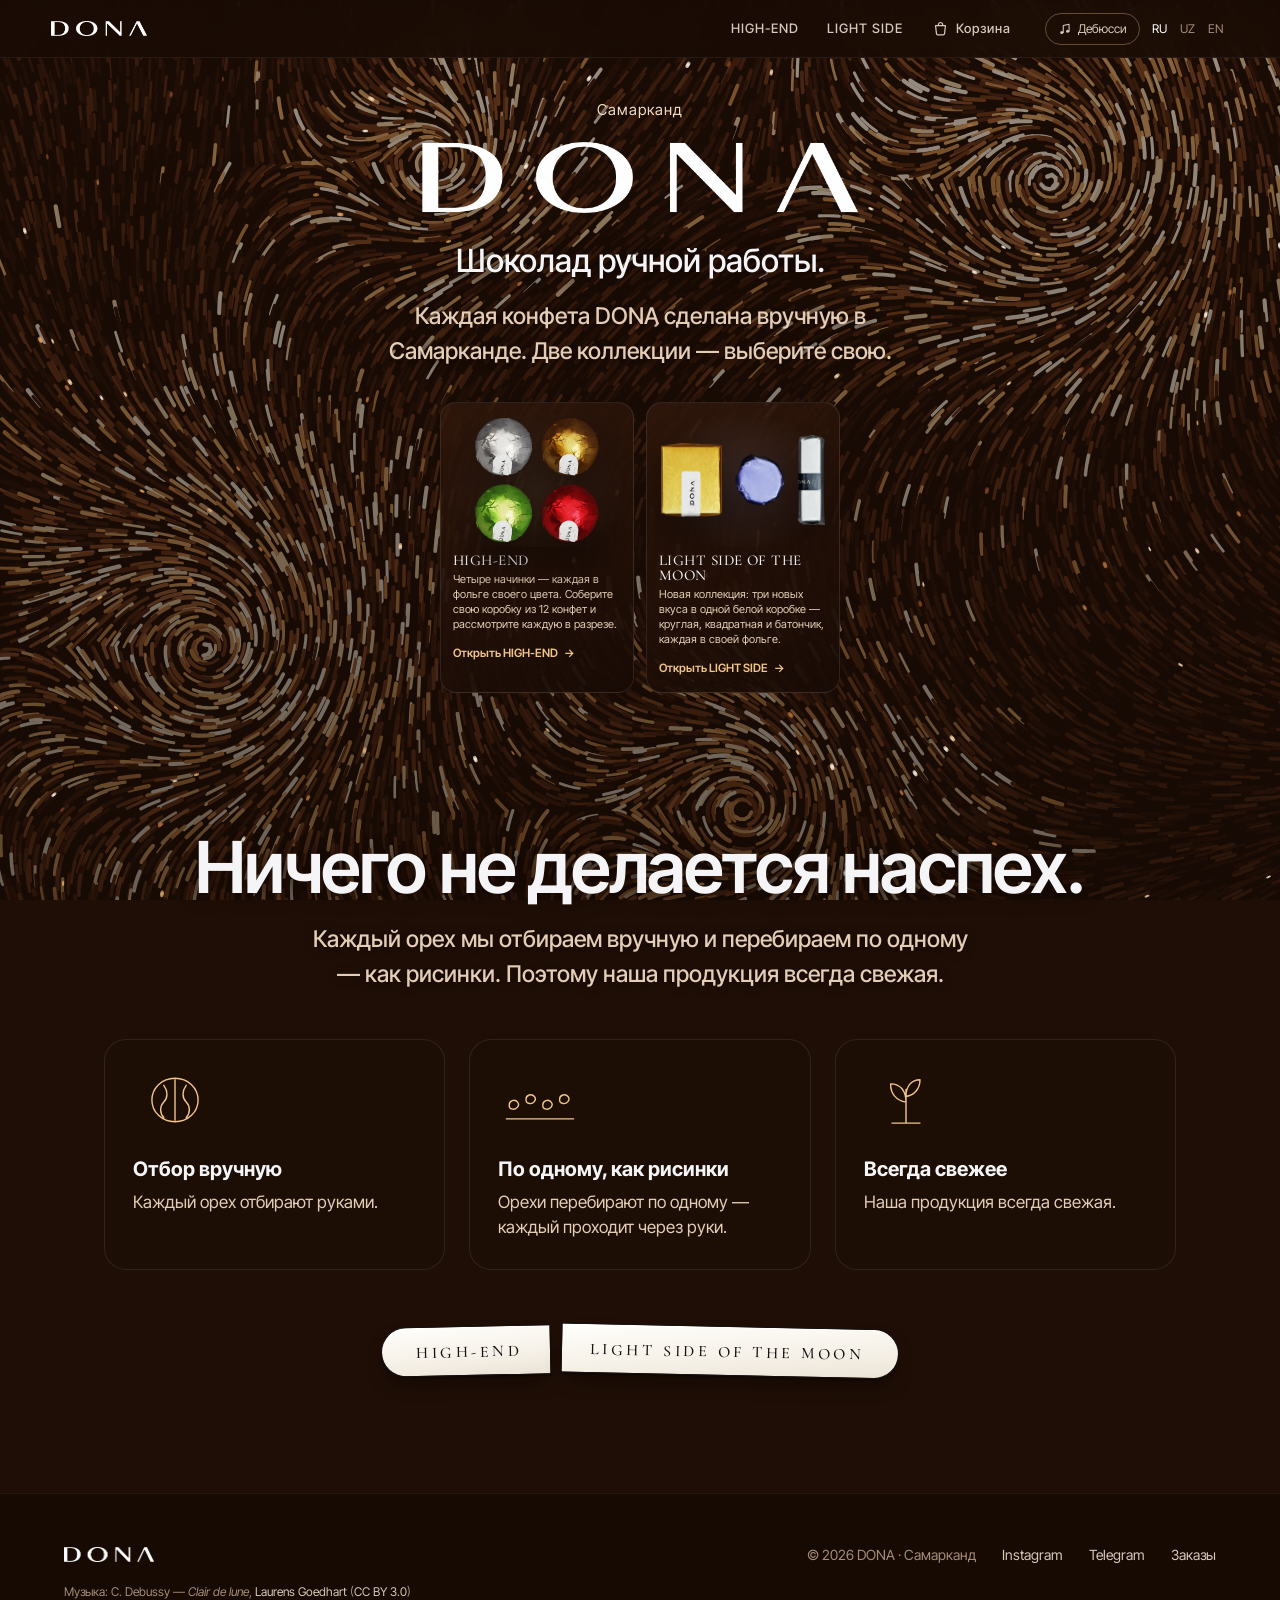
==== commit b481234a: "Home: smaller silver bar in LS card Co-Authored-By: Claude Opus 5.5 <noreply@anthropic.com> Claude-S" ====
--- a/index.html
+++ b/index.html
@@ -32,7 +32,7 @@
      </div>
     </a>
     <a class="line lsm rv" href="/light-side">
-     <div class="pic"><img src="/media/home-ls.webp?v=10" width="1513" height="1150" alt="Три конфеты LIGHT SIDE OF THE MOON: золотая квадратная, фиолетовая круглая и серебряный батончик" data-en-alt="Three LIGHT SIDE OF THE MOON candies"></div>
+     <div class="pic"><img src="/media/home-ls.webp?v=12" width="1395" height="767" alt="Три конфеты LIGHT SIDE OF THE MOON: золотая квадратная, фиолетовая круглая и серебряный батончик" data-en-alt="Three LIGHT SIDE OF THE MOON candies"></div>
      <div class="txt">
       <h3>LIGHT SIDE OF THE MOON</h3>
       <p data-en="The new collection: three new flavours in one white box — round, square and a bar, each in its own foil." data-uz="Yangi to‘plam: bitta oq qutida uchta yangi ta’m — dumaloq, kvadrat va batoncha, har biri o‘z folgasida.">Новая коллекция: три новых вкуса в одной белой коробке — круглая, квадратная и батончик, каждая в своей фольге.</p>
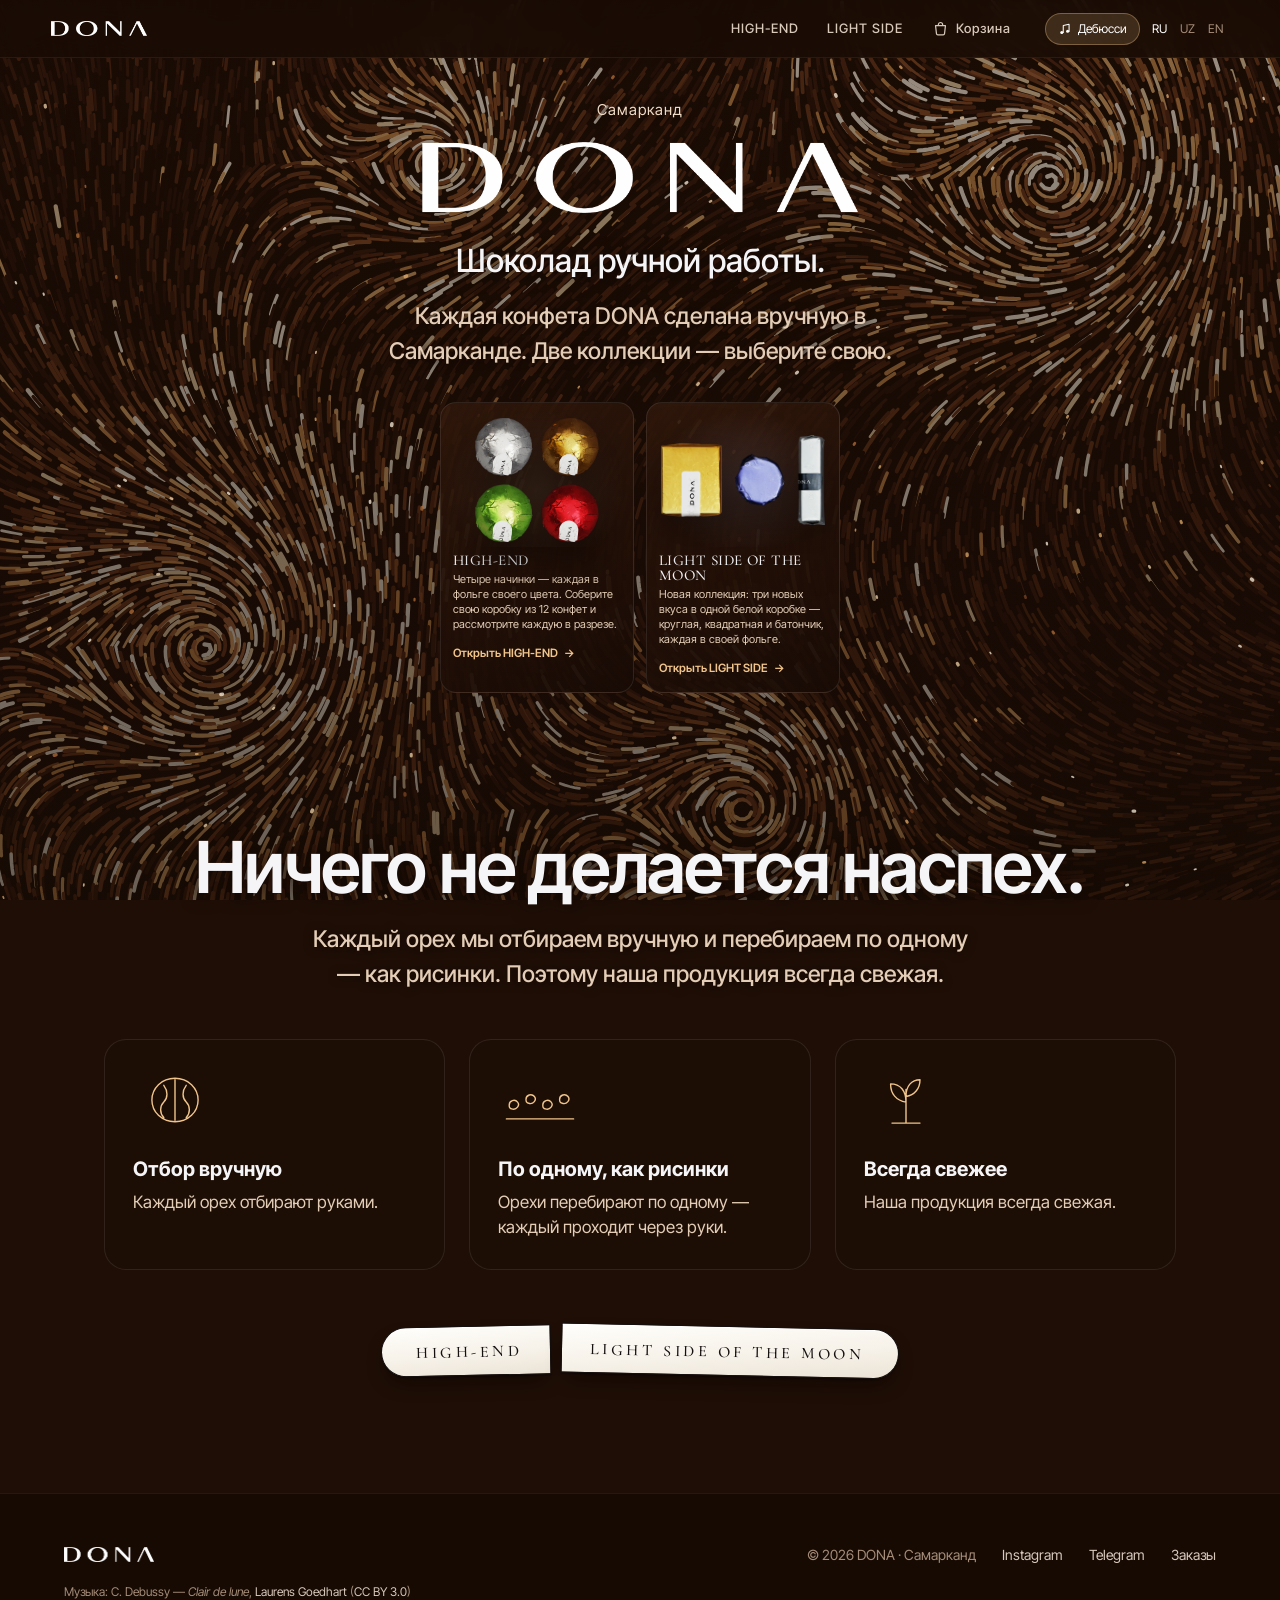
==== commit 841a0955: "Music starts on page open (or on first interaction if the browser blocks autoplay) Co-Authored-By: C" ====
--- a/index.html
+++ b/index.html
@@ -61,6 +61,6 @@
   </div>
  </section>
 </main>
-<script src="/js/site.js?v=9"></script>
+<script src="/js/site.js?v=12"></script>
 </body>
 </html>
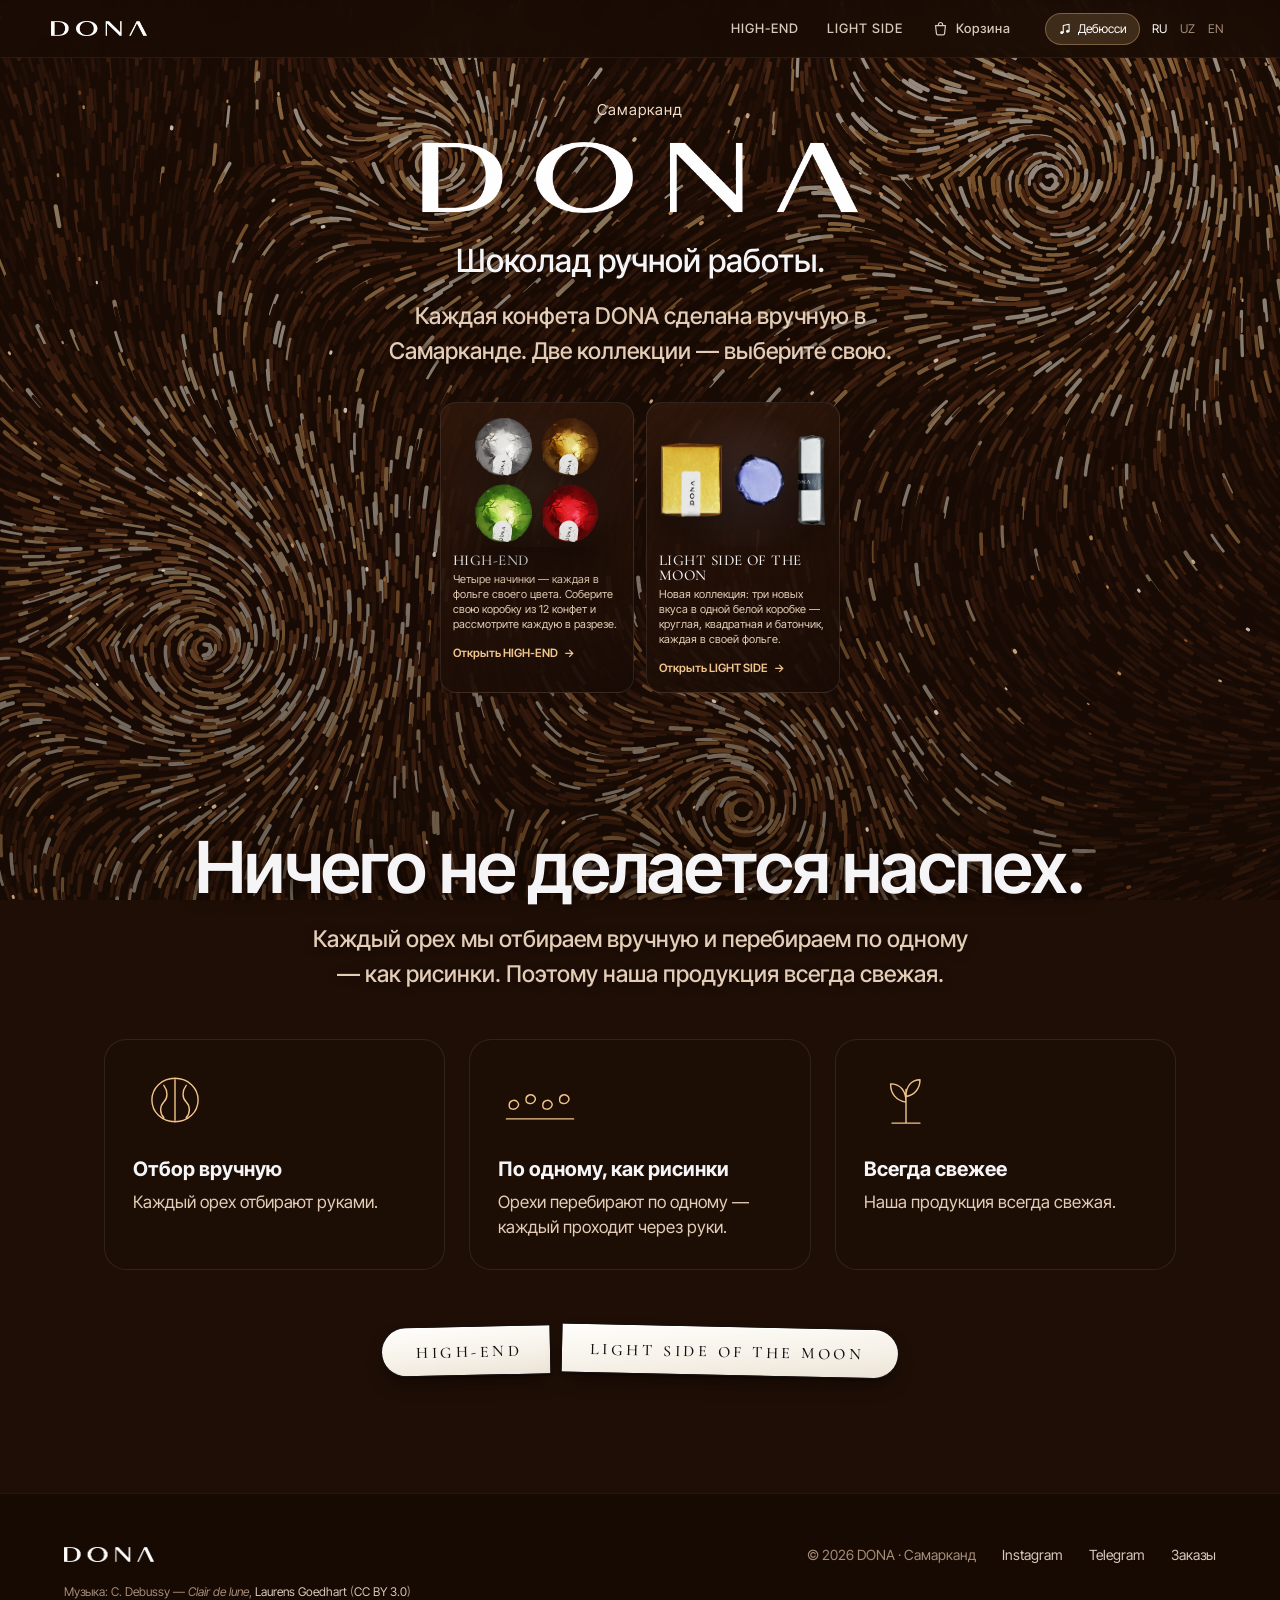
==== commit 1b8c2c2e: "LS page: set laid out from 3D renders, no background Co-Authored-By: Claude Opus 5.5 <noreply@anthro" ====
--- a/index.html
+++ b/index.html
@@ -9,7 +9,7 @@
 <link rel="icon" href="/assets/logo-oval.webp">
 <link rel="preconnect" href="https://fonts.googleapis.com"><link rel="preconnect" href="https://fonts.gstatic.com" crossorigin>
 <link href="https://fonts.googleapis.com/css2?family=Cormorant+Garamond:wght@400;500&family=Inter+Tight:wght@300;400;500;600;700&display=swap" rel="stylesheet">
-<link rel="stylesheet" href="/css/site.css?v=11">
+<link rel="stylesheet" href="/css/site.css?v=13">
 <link rel="preload" as="image" href="/media/he-box.webp?v=7">
 </head>
 <body data-page="home">
--- a/css/site.css
+++ b/css/site.css
@@ -313,3 +313,4 @@
 .lines-sec .line p{font-size:11px;line-height:1.35;margin:4px 0 8px}
 .lines-sec .line .go{font-size:11.5px;gap:6px}
 @media(max-width:760px){.lines-sec .lines{grid-template-columns:1fr 1fr;max-width:400px}}
+.lsduo .inside.set{border-radius:0;box-shadow:none;filter:drop-shadow(0 20px 24px rgba(0,0,0,.45))}
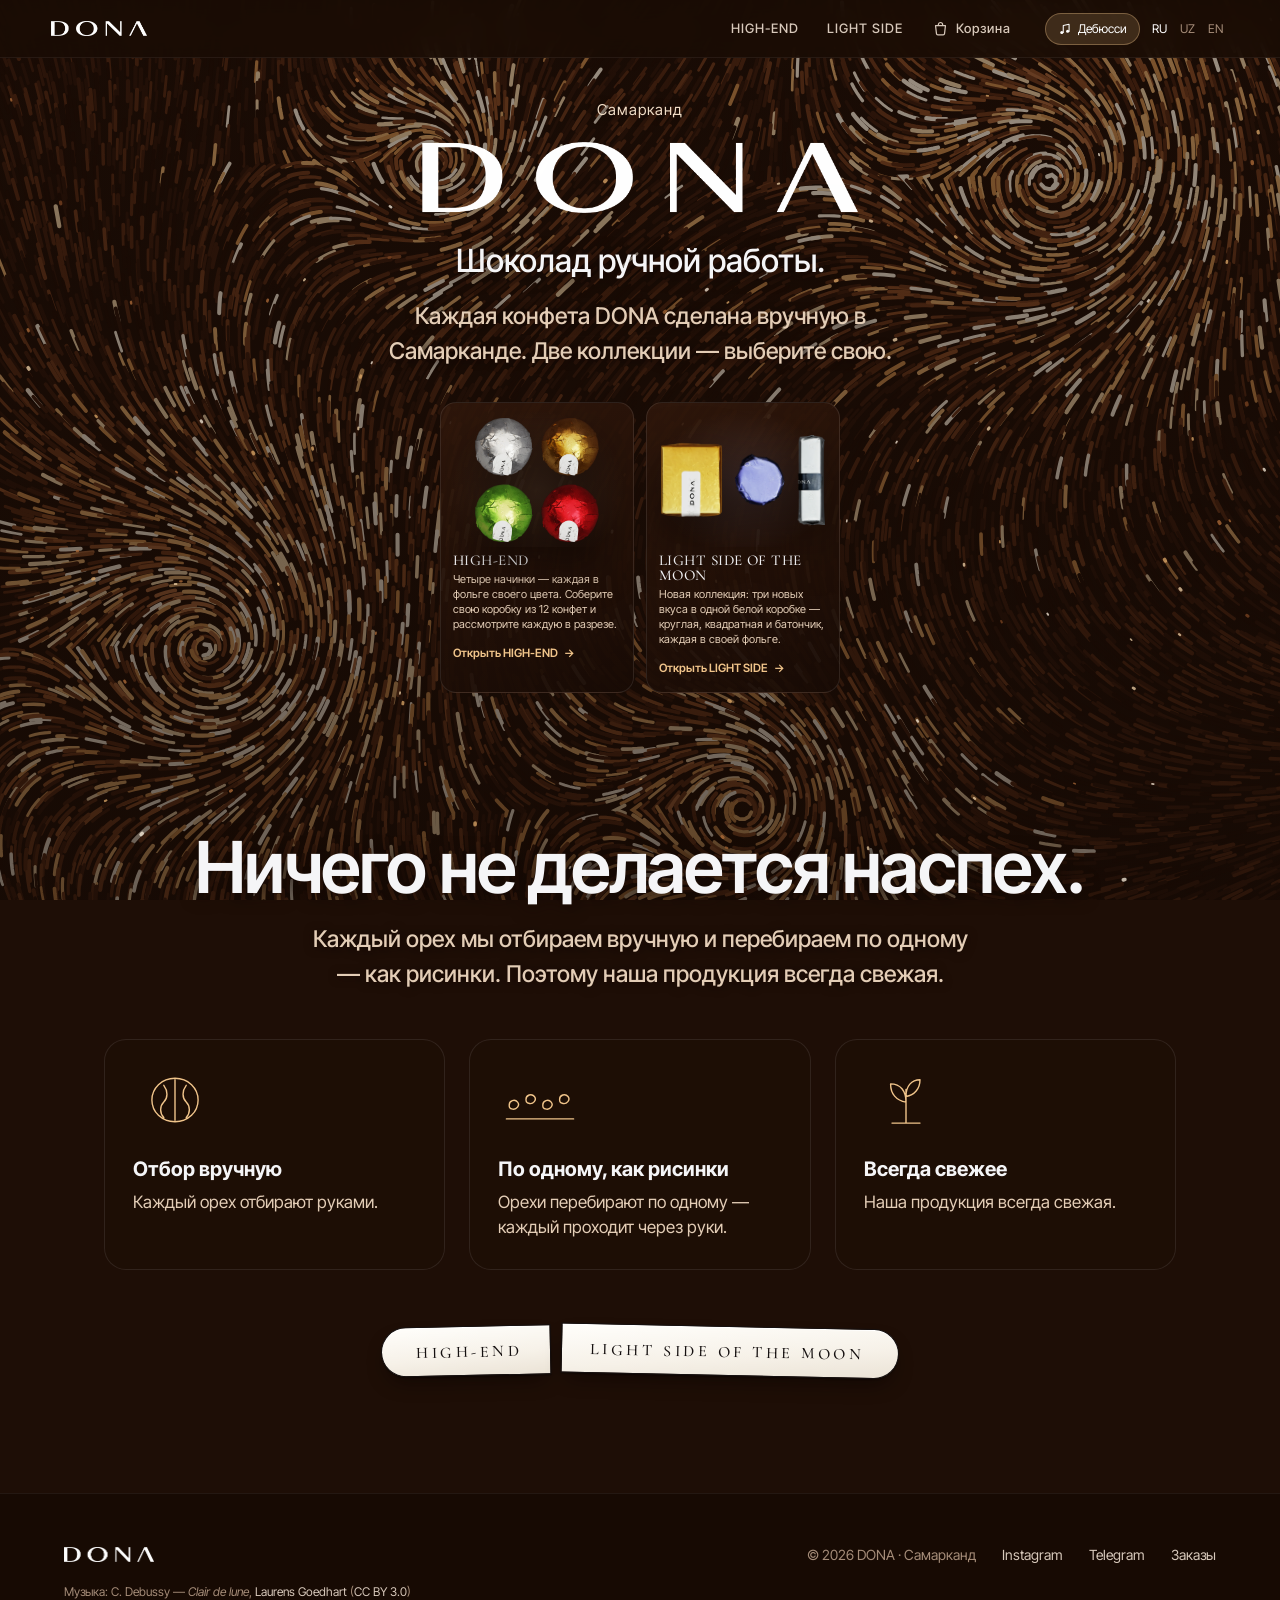
==== commit 4e9a3df4: "LS set: candies as separate pieces with a gentle living jiggle Co-Authored-By: Claude Opus 5.5 <nore" ====
--- a/index.html
+++ b/index.html
@@ -9,7 +9,7 @@
 <link rel="icon" href="/assets/logo-oval.webp">
 <link rel="preconnect" href="https://fonts.googleapis.com"><link rel="preconnect" href="https://fonts.gstatic.com" crossorigin>
 <link href="https://fonts.googleapis.com/css2?family=Cormorant+Garamond:wght@400;500&family=Inter+Tight:wght@300;400;500;600;700&display=swap" rel="stylesheet">
-<link rel="stylesheet" href="/css/site.css?v=13">
+<link rel="stylesheet" href="/css/site.css?v=14">
 <link rel="preload" as="image" href="/media/he-box.webp?v=7">
 </head>
 <body data-page="home">
--- a/css/site.css
+++ b/css/site.css
@@ -314,3 +314,7 @@
 .lines-sec .line .go{font-size:11.5px;gap:6px}
 @media(max-width:760px){.lines-sec .lines{grid-template-columns:1fr 1fr;max-width:400px}}
 .lsduo .inside.set{border-radius:0;box-shadow:none;filter:drop-shadow(0 20px 24px rgba(0,0,0,.45))}
+.lsset{position:relative;width:100%}
+.lsset .lp{position:absolute;height:auto;filter:drop-shadow(4px 10px 10px rgba(0,0,0,.45));animation:lpj 3.2s ease-in-out var(--d) infinite;transform-origin:50% 60%;will-change:transform}
+@keyframes lpj{0%,100%{transform:translate(0,0) rotate(0)}20%{transform:translate(.6px,-1.2px) rotate(var(--r))}40%{transform:translate(-.8px,.6px) rotate(calc(var(--r)*-.6))}60%{transform:translate(.4px,1px) rotate(calc(var(--r)*.5))}80%{transform:translate(-.5px,-.6px) rotate(calc(var(--r)*-.3))}}
+@media(prefers-reduced-motion:reduce){.lsset .lp{animation:none}}
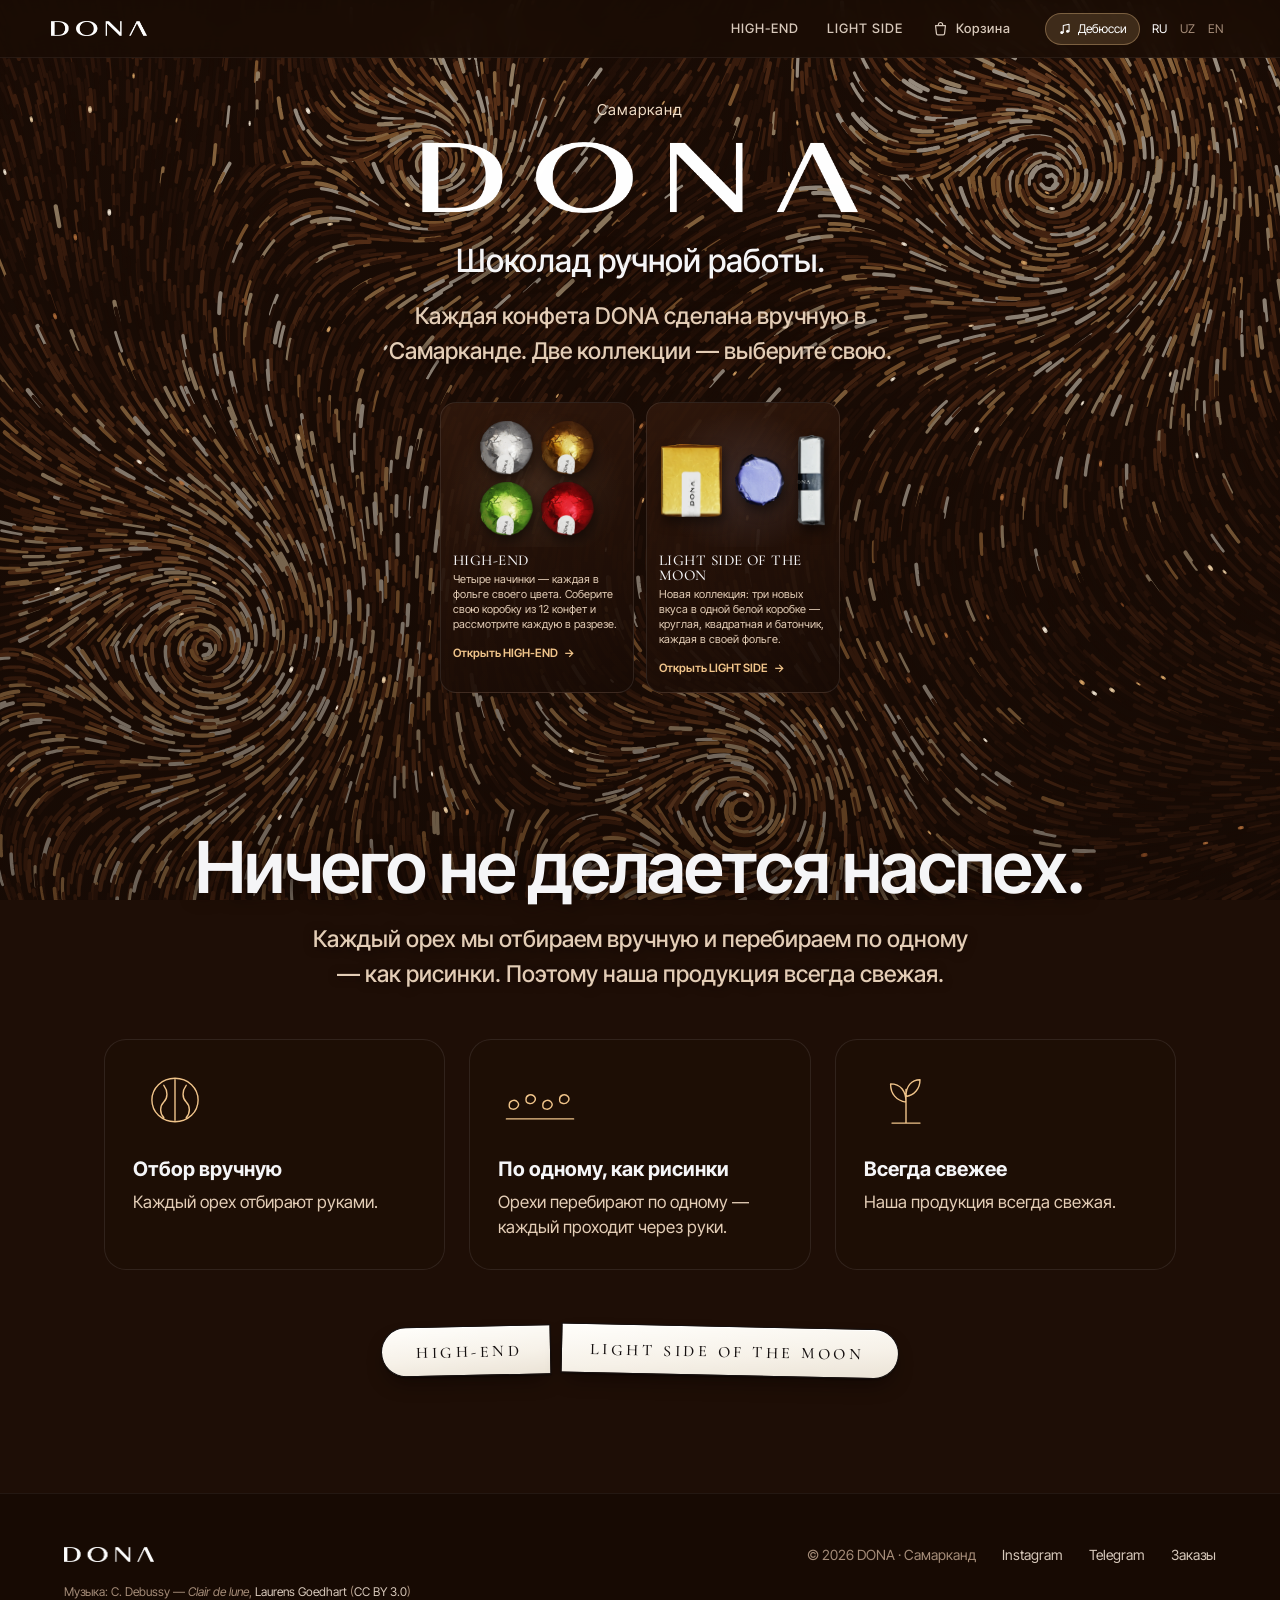
==== commit ec1dd47b: "Home: collection candies as separate pieces with the gentle jiggle Co-Authored-By: Claude Opus 5.5 <" ====
--- a/index.html
+++ b/index.html
@@ -9,7 +9,7 @@
 <link rel="icon" href="/assets/logo-oval.webp">
 <link rel="preconnect" href="https://fonts.googleapis.com"><link rel="preconnect" href="https://fonts.gstatic.com" crossorigin>
 <link href="https://fonts.googleapis.com/css2?family=Cormorant+Garamond:wght@400;500&family=Inter+Tight:wght@300;400;500;600;700&display=swap" rel="stylesheet">
-<link rel="stylesheet" href="/css/site.css?v=14">
+<link rel="stylesheet" href="/css/site.css?v=16">
 <link rel="preload" as="image" href="/media/he-box.webp?v=7">
 </head>
 <body data-page="home">
@@ -24,7 +24,7 @@
  <section class="wrap lines-sec" id="lines">
    <div class="lines">
     <a class="line he rv" href="/high-end">
-     <div class="pic"><img src="/media/home-he.webp?v=10" width="1420" height="1419" alt="Четыре конфеты HIGH-END в фольге: серебряная, золотая, зелёная и красная" data-en-alt="Four HIGH-END candies in silver, gold, green and red foil"></div>
+     <div class="pic"><div class="lsset" role="img" aria-label="Четыре конфеты HIGH-END в серебряной, золотой, зелёной и красной фольге" style="aspect-ratio:1460/1460"><img class="lp" src="/media/hp-macadamia.webp?v=15" alt="" style="left:1.37%;top:1.37%;width:45.21%;--d:0.00s;--r:-1.2deg"><img class="lp" src="/media/hp-chamoq.webp?v=15" alt="" style="left:53.42%;top:1.37%;width:45.21%;--d:0.53s;--r:0.4deg"><img class="lp" src="/media/hp-pistachio.webp?v=15" alt="" style="left:1.37%;top:53.42%;width:45.21%;--d:1.06s;--r:-0.8deg"><img class="lp" src="/media/hp-walnuts.webp?v=15" alt="" style="left:53.42%;top:53.42%;width:45.21%;--d:1.59s;--r:0.8deg"></div></div>
      <div class="txt">
       <h3>HIGH-END</h3>
       <p data-en="Four fillings, each in its own colour of foil. Build your own box of 12 and see every candy cut in 3D." data-uz="To‘rtta ichlik, har biri o‘z rangli folgasida. 12 talik qutingizni yig‘ing va har bir konfetni kesimda ko‘ring.">Четыре начинки — каждая в фольге своего цвета. Соберите свою коробку из 12 конфет и рассмотрите каждую в разрезе.</p>
@@ -32,7 +32,7 @@
      </div>
     </a>
     <a class="line lsm rv" href="/light-side">
-     <div class="pic"><img src="/media/home-ls.webp?v=12" width="1395" height="767" alt="Три конфеты LIGHT SIDE OF THE MOON: золотая квадратная, фиолетовая круглая и серебряный батончик" data-en-alt="Three LIGHT SIDE OF THE MOON candies"></div>
+     <div class="pic"><div class="lsset" role="img" aria-label="Три конфеты LIGHT SIDE OF THE MOON: золотая квадратная, фиолетовая круглая и серебряный батончик" style="aspect-ratio:1395/767"><img class="lp" src="/media/lh-sq.webp?v=15" alt="" style="left:0.00%;top:9.52%;width:37.20%;--d:0.00s;--r:-1.2deg"><img class="lp" src="/media/lh-rd.webp?v=15" alt="" style="left:45.09%;top:21.25%;width:30.11%;--d:0.53s;--r:0.4deg"><img class="lp" src="/media/lh-br.webp?v=15" alt="" style="left:83.08%;top:0.00%;width:16.92%;--d:1.06s;--r:-0.8deg"></div></div>
      <div class="txt">
       <h3>LIGHT SIDE OF THE MOON</h3>
       <p data-en="The new collection: three new flavours in one white box — round, square and a bar, each in its own foil." data-uz="Yangi to‘plam: bitta oq qutida uchta yangi ta’m — dumaloq, kvadrat va batoncha, har biri o‘z folgasida.">Новая коллекция: три новых вкуса в одной белой коробке — круглая, квадратная и батончик, каждая в своей фольге.</p>
--- a/css/site.css
+++ b/css/site.css
@@ -318,3 +318,7 @@
 .lsset .lp{position:absolute;height:auto;filter:drop-shadow(4px 10px 10px rgba(0,0,0,.45));animation:lpj 3.2s ease-in-out var(--d) infinite;transform-origin:50% 60%;will-change:transform}
 @keyframes lpj{0%,100%{transform:translate(0,0) rotate(0)}20%{transform:translate(.6px,-1.2px) rotate(var(--r))}40%{transform:translate(-.8px,.6px) rotate(calc(var(--r)*-.6))}60%{transform:translate(.4px,1px) rotate(calc(var(--r)*.5))}80%{transform:translate(-.5px,-.6px) rotate(calc(var(--r)*-.3))}}
 @media(prefers-reduced-motion:reduce){.lsset .lp{animation:none}}
+.line .pic .lsset{width:100%}.line .pic .lsset .lp{filter:drop-shadow(2px 6px 6px rgba(0,0,0,.5))}
+.line .pic{display:grid;place-items:center;overflow:hidden}.line.he .pic .lsset{height:100%;width:auto;max-width:100%}
+.line.he .pic .lsset{height:auto;width:72%}.lines-sec .line.he .pic{padding:10px 14px 4px}
+.line .pic .lsset .lp{height:auto;max-height:none}
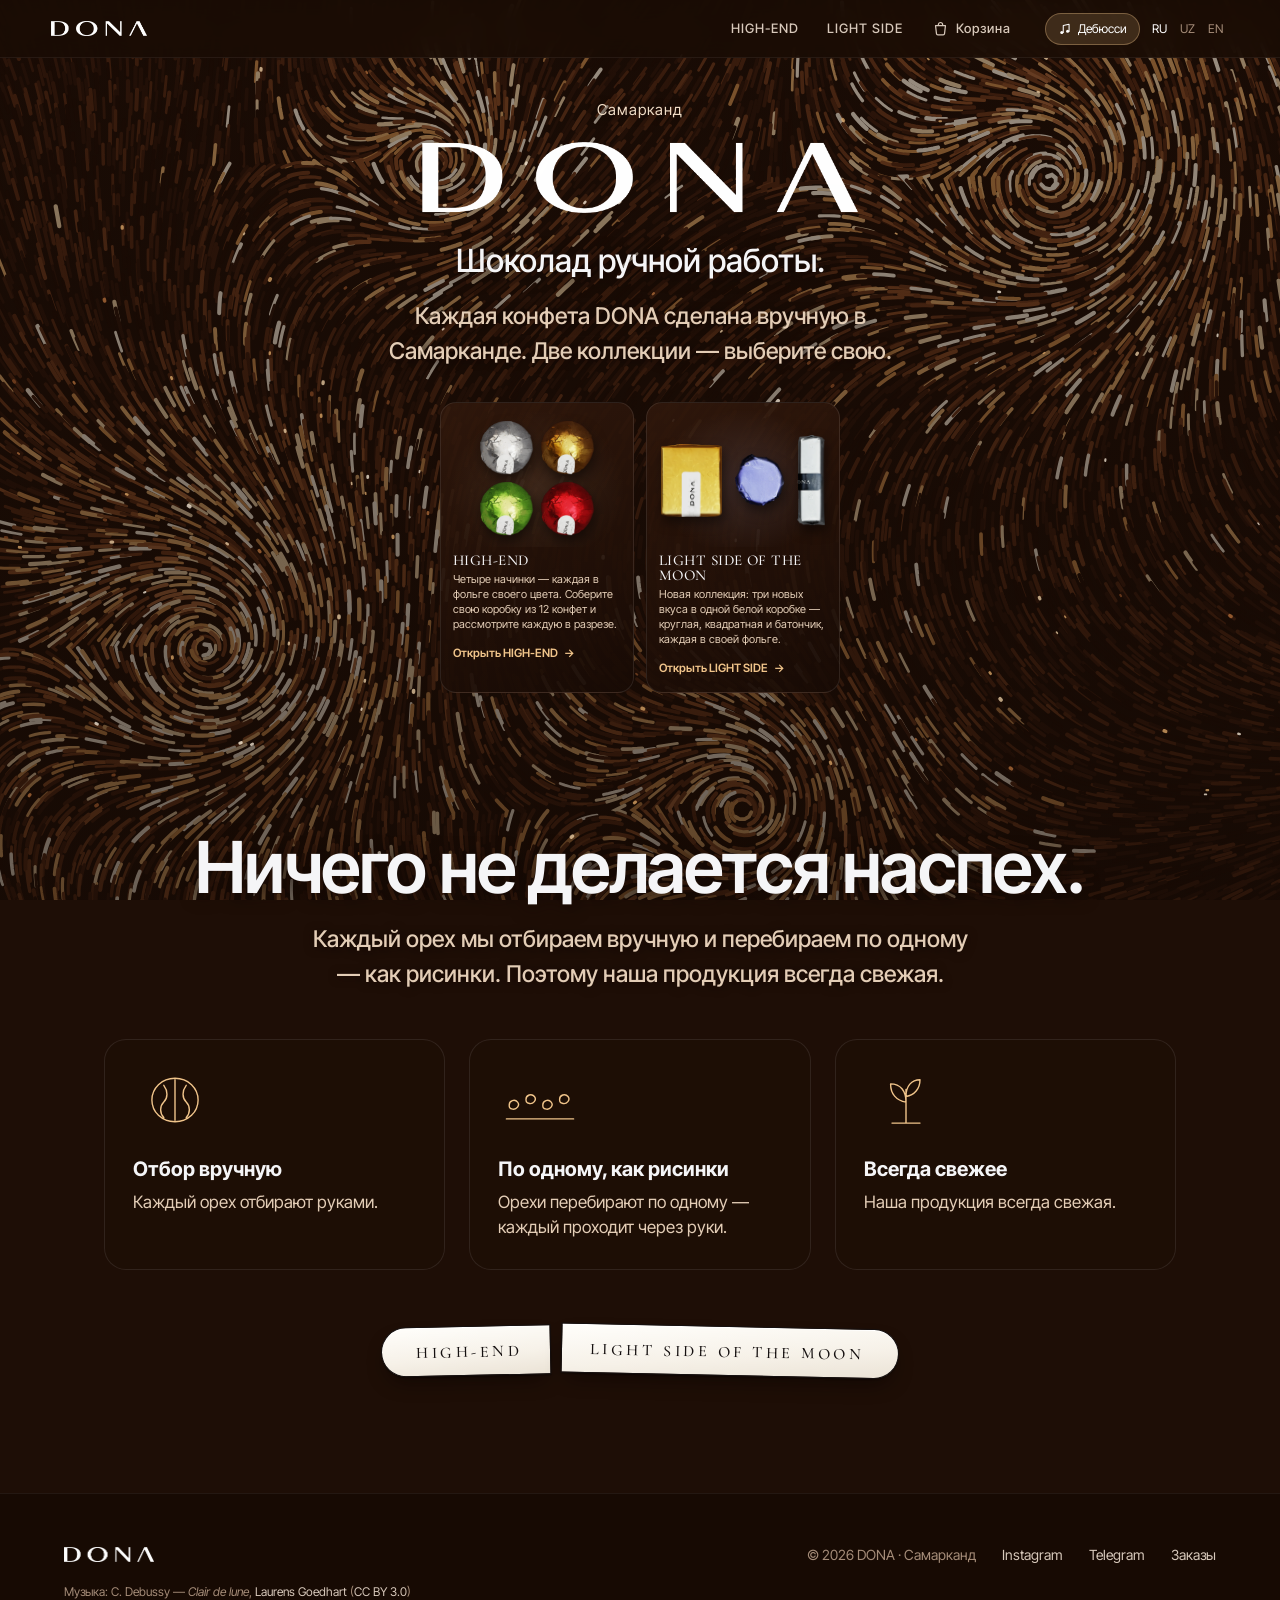
==== commit 99bd8513: "Mobile: LS flavours as a swipe carousel with dots Co-Authored-By: Claude Opus 5.5 <noreply@anthropic" ====
--- a/index.html
+++ b/index.html
@@ -9,7 +9,7 @@
 <link rel="icon" href="/assets/logo-oval.webp">
 <link rel="preconnect" href="https://fonts.googleapis.com"><link rel="preconnect" href="https://fonts.gstatic.com" crossorigin>
 <link href="https://fonts.googleapis.com/css2?family=Cormorant+Garamond:wght@400;500&family=Inter+Tight:wght@300;400;500;600;700&display=swap" rel="stylesheet">
-<link rel="stylesheet" href="/css/site.css?v=16">
+<link rel="stylesheet" href="/css/site.css?v=17">
 <link rel="preload" as="image" href="/media/he-box.webp?v=7">
 </head>
 <body data-page="home">
--- a/css/site.css
+++ b/css/site.css
@@ -322,3 +322,15 @@
 .line .pic{display:grid;place-items:center;overflow:hidden}.line.he .pic .lsset{height:100%;width:auto;max-width:100%}
 .line.he .pic .lsset{height:auto;width:72%}.lines-sec .line.he .pic{padding:10px 14px 4px}
 .line .pic .lsset .lp{height:auto;max-height:none}
+/* mobile: LS flavours as a swipe carousel */
+@media(max-width:820px){
+ .lsrow{display:flex;grid-template-columns:none;gap:12px;overflow-x:auto;scroll-snap-type:x mandatory;-webkit-overflow-scrolling:touch;padding:0 9% 8px;margin-inline:calc(-1*var(--gut,20px));scrollbar-width:none}
+ .lsrow::-webkit-scrollbar{display:none}
+ .lsrow .lsc{flex:0 0 82%;scroll-snap-align:center;padding:14px 14px 18px}
+ .lsrow .lsc .pic{width:62%}
+ .lsrow .lsc h3{font-size:26px}
+ .lsdots{display:flex;justify-content:center;gap:8px;margin-top:12px}
+ .lsdots i{width:7px;height:7px;border-radius:50%;background:rgba(255,255,255,.25);transition:background .3s,transform .3s}
+ .lsdots i.on{background:var(--gold);transform:scale(1.25)}
+}
+@media(min-width:821px){.lsdots{display:none}}
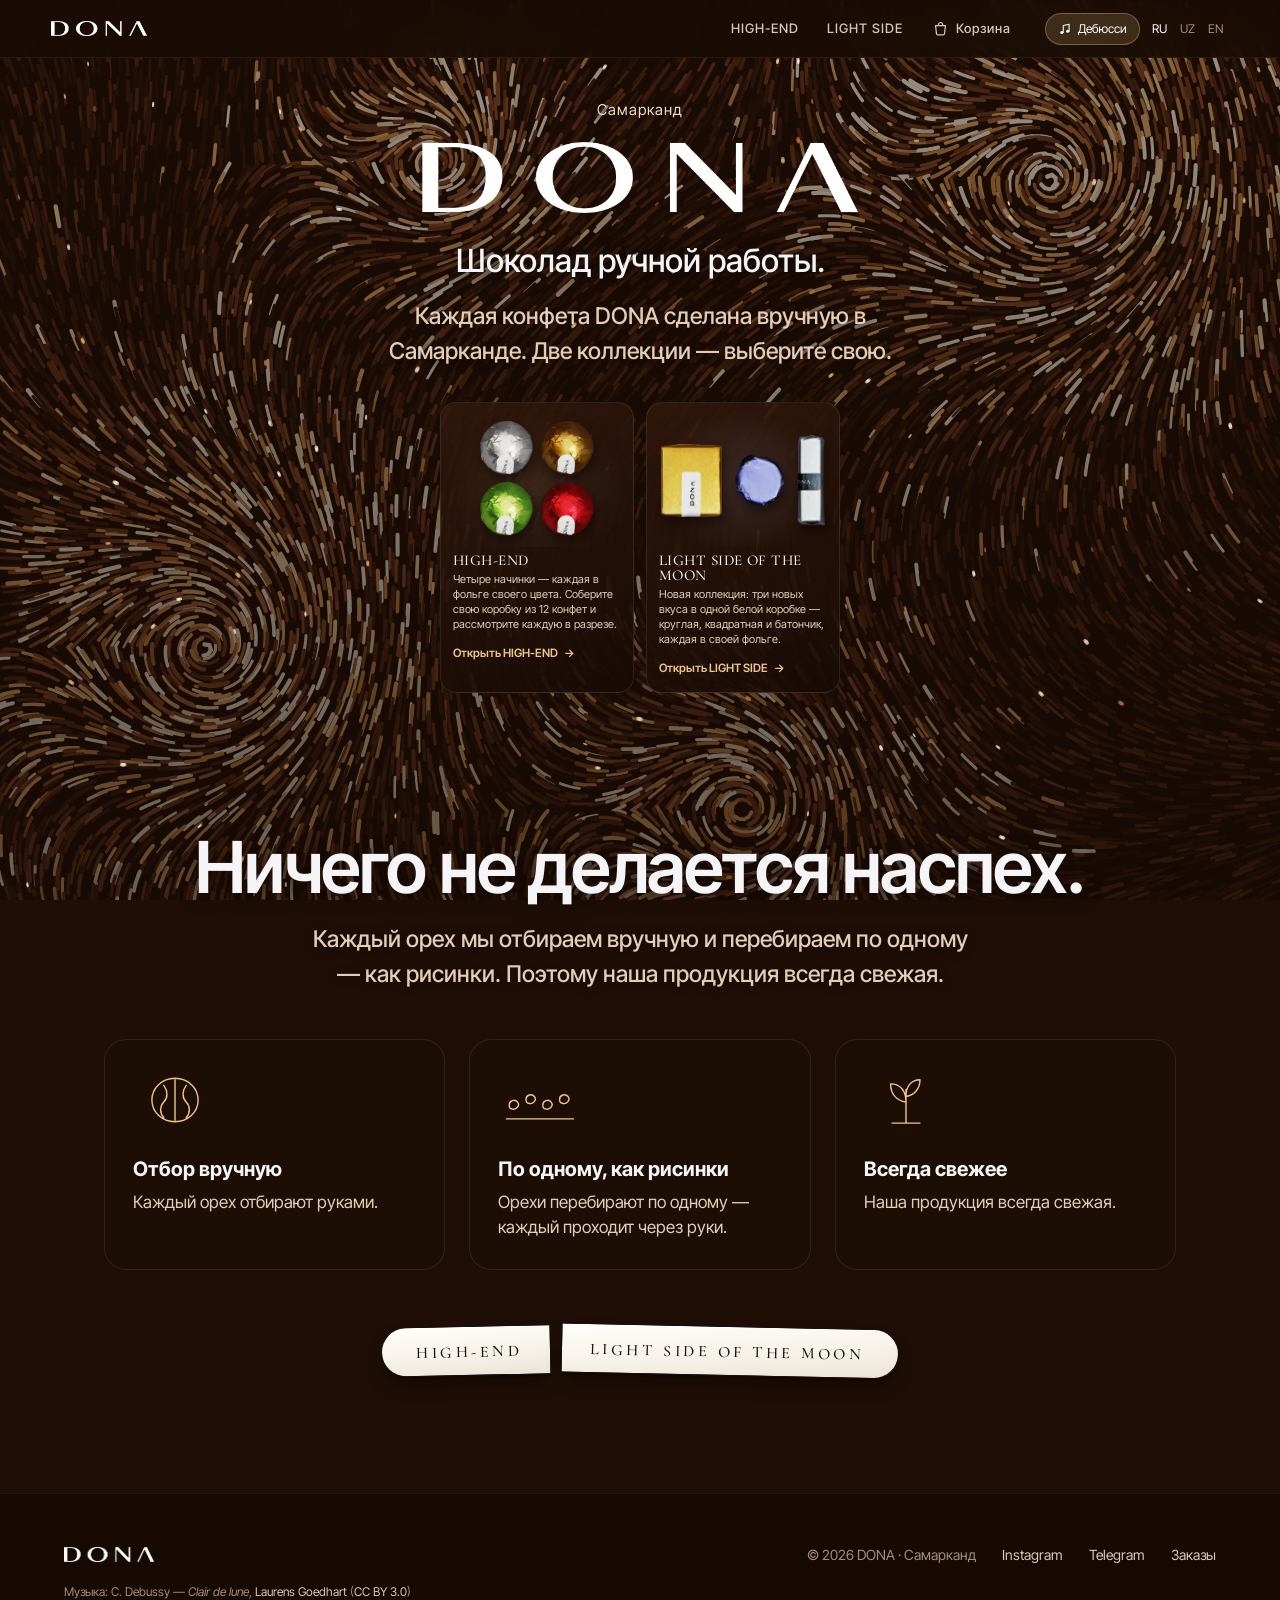
==== commit 2f3f043c: "HIGH-END: gentle jiggle on candies in foil and cut Co-Authored-By: Claude Opus 5.5 <noreply@anthropi" ====
--- a/index.html
+++ b/index.html
@@ -9,7 +9,7 @@
 <link rel="icon" href="/assets/logo-oval.webp">
 <link rel="preconnect" href="https://fonts.googleapis.com"><link rel="preconnect" href="https://fonts.gstatic.com" crossorigin>
 <link href="https://fonts.googleapis.com/css2?family=Cormorant+Garamond:wght@400;500&family=Inter+Tight:wght@300;400;500;600;700&display=swap" rel="stylesheet">
-<link rel="stylesheet" href="/css/site.css?v=17">
+<link rel="stylesheet" href="/css/site.css?v=18">
 <link rel="preload" as="image" href="/media/he-box.webp?v=7">
 </head>
 <body data-page="home">
--- a/css/site.css
+++ b/css/site.css
@@ -334,3 +334,10 @@
  .lsdots i.on{background:var(--gold);transform:scale(1.25)}
 }
 @media(min-width:821px){.lsdots{display:none}}
+/* HIGH-END: candies in foil and cut gently alive */
+.vstage .spin img,.vstage .cut3d img{animation:lpj 3.4s ease-in-out infinite;--r:.9deg;transform-origin:50% 60%}
+.candy:nth-child(2) .vstage img{animation-delay:.7s;--r:-.8deg}
+.candy:nth-child(3) .vstage img{animation-delay:1.4s;--r:1deg}
+.candy:nth-child(4) .vstage img{animation-delay:2.1s;--r:-1deg}
+.vstage .cut3d img{animation-delay:1.1s}
+@media(prefers-reduced-motion:reduce){.vstage img{animation:none}}
